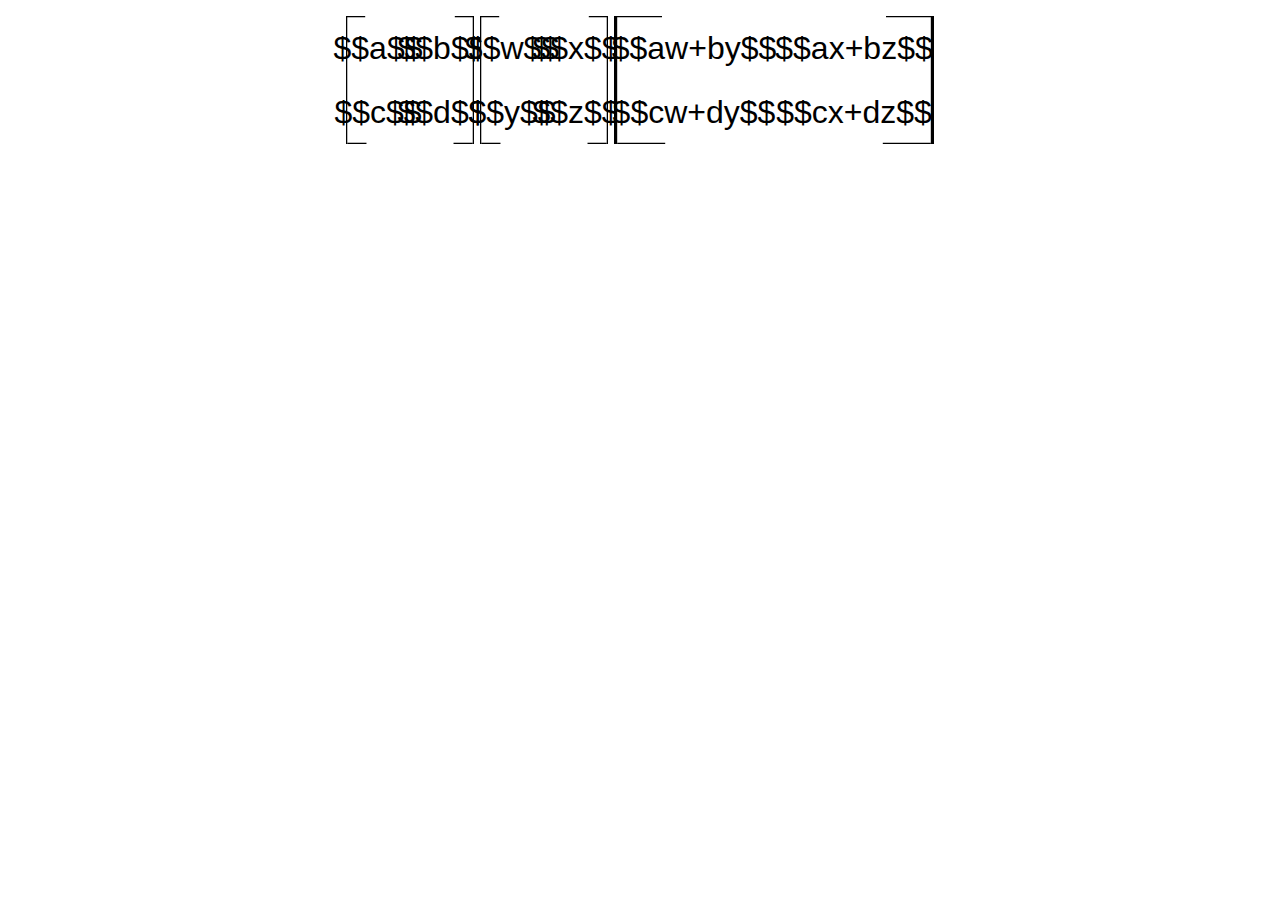
==== index.html @ 06d8a978 "Initial commit" ====
<!DOCTYPE html>
    <html lang="en-US">
        <head>
            <meta charset="utf-8" />
            <meta name="author" content="Nicholas Horton" />
            <meta name="description" content="A website dedicated to the teaching of quantum computing" />
            <meta name="viewport" content="width=device-width, initial-scale=1.0">
            <link rel="stylesheet" href="css/index.css">
            <script type="text/x-mathjax-config">
                MathJax.Hub.Config({
                    "HTML-CSS": { 
                        styles: {".MathJax_Display": {margin: "0em", color: "#222222"}} 
                        },
                    displayAlign: "left"
                });
            </script>
            <script type="text/javascript"
            src="https://cdn.mathjax.org/mathjax/latest/MathJax.js?config=TeX-AMS-MML_HTMLorMML">
            </script>
        </head>

        <body>
            <div class="matrixEquation" id="matrix-eq-1"></div>
            <script src="js/index.js"></script>
        </body>
    </html>
---- css/index.css ----
body, html{
    margin: 0px;
}
.matrixBox{
    position: absolute;
    display: flex;
    justify-content: center;
    /*
    border: 1px solid #ff0000;
    background-color: white;
    */
}

p {
    margin: auto;
}

.matrixEquation {
    margin: 1em;
    font-family: sans-serif;
    display: flex;
    justify-content: center;
}

.matrix{
    position: relative;
    margin: 0px 3px;
}

.p-element-matrix{
    font-size: 32px;
}
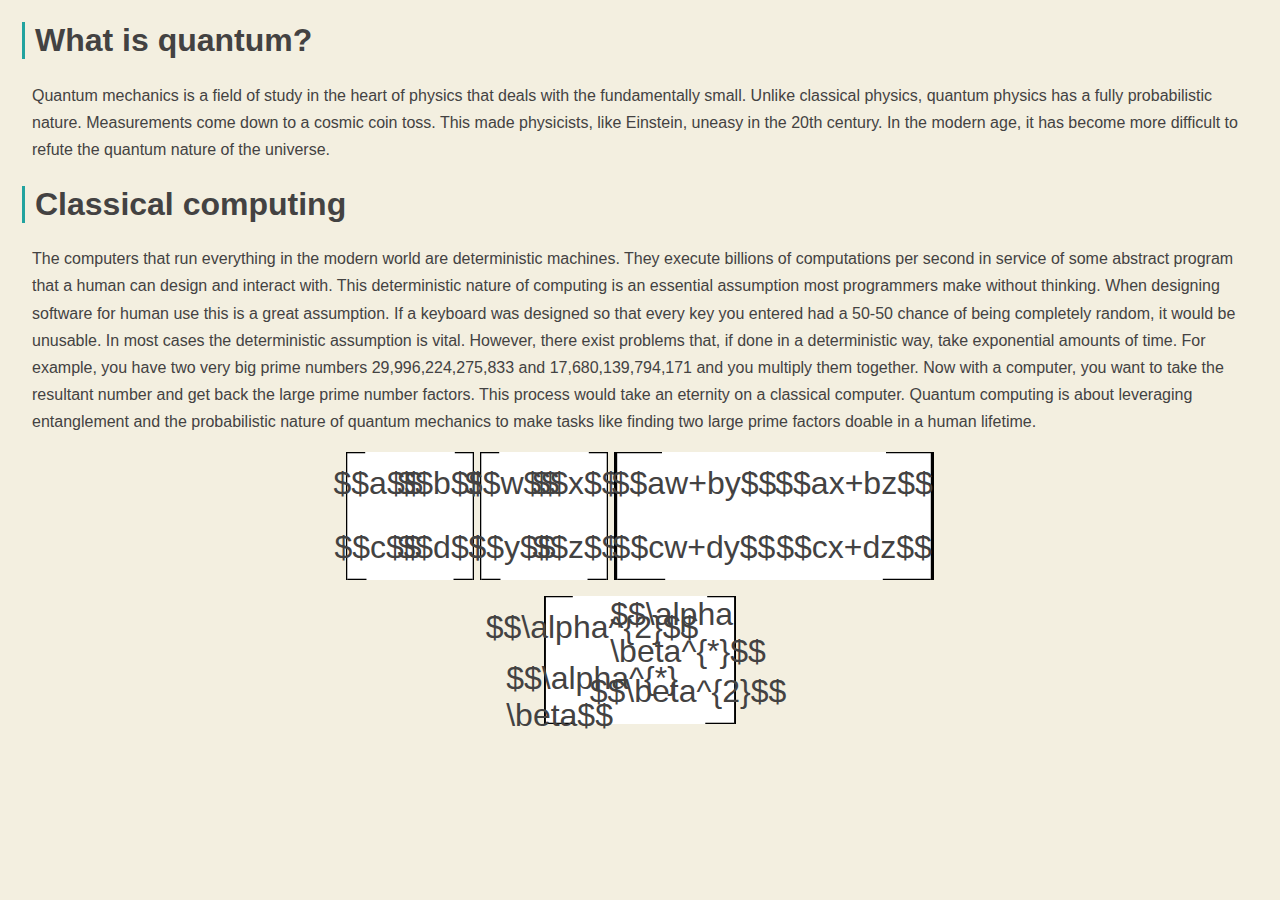
==== commit cbfda9ed: "Added first few paragraphs of first article" ====
--- a/index.html
+++ b/index.html
@@ -20,7 +20,13 @@
         </head>
 
         <body>
+            <div width="100%" height="64px"></div>
+            <h1 class="section-label">What is quantum?</h1>
+            <p class="body-paragraph">Quantum mechanics is a field of study in the heart of physics that deals with the fundamentally small. Unlike classical physics, quantum physics has a fully probabilistic nature. Measurements come down to a cosmic coin toss. This made physicists, like Einstein, uneasy in the 20th century. In the modern age, it has become more difficult to refute the quantum nature of the universe.</p>
+            <h1 class="section-label">Classical computing</h1>
+            <p class="body-paragraph">The computers that run everything in the modern world are deterministic machines. They execute billions of computations per second in service of some abstract program that a human can design and interact with. This deterministic nature of computing is an essential assumption most programmers make without thinking. When designing software for human use this is a great assumption. If a keyboard was designed so that every key you entered had a 50-50 chance of being completely random, it would be unusable. In most cases the deterministic assumption is vital. However, there exist problems that, if done in a deterministic way, take exponential amounts of time. For example, you have two very big prime numbers 29,996,224,275,833 and 17,680,139,794,171 and you multiply them together. Now with a computer, you want to take the resultant number and get back the large prime number factors. This process would take an eternity on a classical computer. Quantum computing is about leveraging entanglement and the probabilistic nature of quantum mechanics to make tasks like finding two large prime factors doable in a human lifetime.</p>
             <div class="matrixEquation" id="matrix-eq-1"></div>
+            <div class="matrixEquation" id="matrix-eq-2"></div>
             <script src="js/index.js"></script>
         </body>
     </html>--- a/css/index.css
+++ b/css/index.css
@@ -1,4 +1,13 @@
+:root {
+    --color-blue: #22A39F;
+    --color-black: #222222;
+    --color-white: #F3EFE0;
+    --color-grey: #434242;
+  }
+
 body, html{
+    color: var(--color-grey);
+    background-color: var(--color-white);
     margin: 0px;
 }
 .matrixBox{
@@ -9,6 +18,22 @@
     border: 1px solid #ff0000;
     background-color: white;
     */
+}
+
+.section-label,
+.body-paragraph{
+font-family: sans-serif;
+}
+
+.section-label{
+    border-left: 3px solid var(--color-blue);
+    padding: 0em 0.3em;
+    margin: 0.7em 0.7em;
+}
+
+.body-paragraph{
+    margin: 0em 2em;
+    line-height: 1.7em;
 }
 
 p {
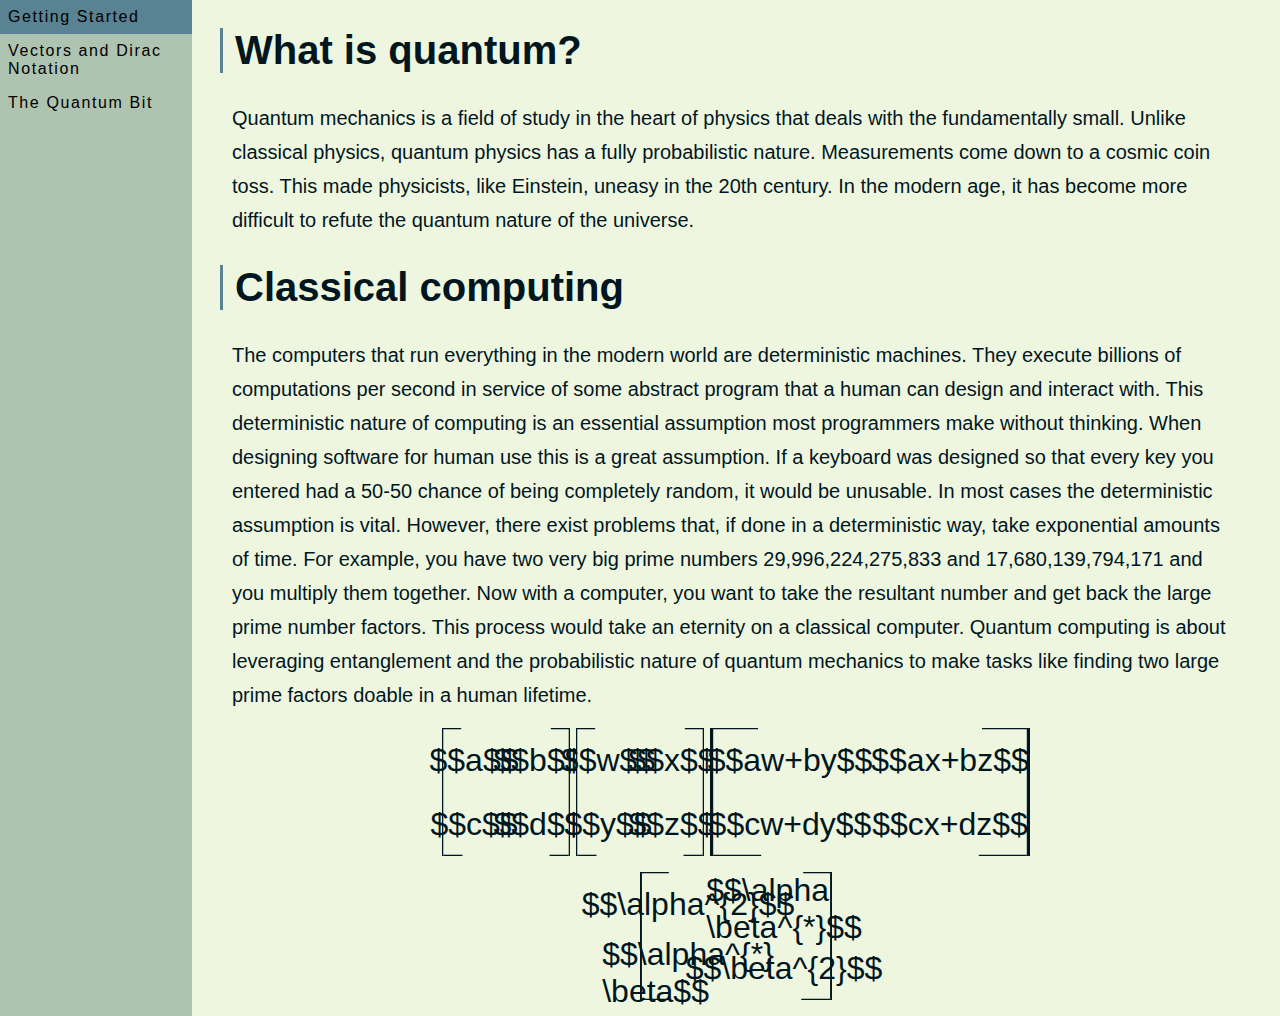
==== commit a2c5a718: "Added side bar and new pages" ====
--- a/index.html
+++ b/index.html
@@ -9,7 +9,7 @@
             <script type="text/x-mathjax-config">
                 MathJax.Hub.Config({
                     "HTML-CSS": { 
-                        styles: {".MathJax_Display": {margin: "0em", color: "#222222"}} 
+                        styles: {".MathJax_Display": {margin: "0em", color: "#332C39"}} 
                         },
                     displayAlign: "left"
                 });
@@ -20,13 +20,38 @@
         </head>
 
         <body>
-            <div width="100%" height="64px"></div>
-            <h1 class="section-label">What is quantum?</h1>
-            <p class="body-paragraph">Quantum mechanics is a field of study in the heart of physics that deals with the fundamentally small. Unlike classical physics, quantum physics has a fully probabilistic nature. Measurements come down to a cosmic coin toss. This made physicists, like Einstein, uneasy in the 20th century. In the modern age, it has become more difficult to refute the quantum nature of the universe.</p>
-            <h1 class="section-label">Classical computing</h1>
-            <p class="body-paragraph">The computers that run everything in the modern world are deterministic machines. They execute billions of computations per second in service of some abstract program that a human can design and interact with. This deterministic nature of computing is an essential assumption most programmers make without thinking. When designing software for human use this is a great assumption. If a keyboard was designed so that every key you entered had a 50-50 chance of being completely random, it would be unusable. In most cases the deterministic assumption is vital. However, there exist problems that, if done in a deterministic way, take exponential amounts of time. For example, you have two very big prime numbers 29,996,224,275,833 and 17,680,139,794,171 and you multiply them together. Now with a computer, you want to take the resultant number and get back the large prime number factors. This process would take an eternity on a classical computer. Quantum computing is about leveraging entanglement and the probabilistic nature of quantum mechanics to make tasks like finding two large prime factors doable in a human lifetime.</p>
-            <div class="matrixEquation" id="matrix-eq-1"></div>
-            <div class="matrixEquation" id="matrix-eq-2"></div>
+            <div class="page_elements">
+                <div class="side_bar">
+                    <ul>
+                        <li><button onclick="window.location.href='index.html'">Getting Started</button></li>
+                        <li><button onclick="window.location.href='vector_and_dirac.html'">Vectors and Dirac Notation</button></li>
+                        <li><button onclick="window.location.href='the_qubit.html'">The Quantum Bit</button></li>
+                    </ul>
+                </div>
+                <div class="article">
+                    <h1 class="section-label">What is quantum?</h1>
+                    <p class="body-paragraph">
+                        Quantum mechanics is a field of study in the heart of physics that deals with the fundamentally small. 
+                        Unlike classical physics, quantum physics has a fully probabilistic nature. Measurements come down to 
+                        a cosmic coin toss. This made physicists, like Einstein, uneasy in the 20th century. In the modern age, 
+                        it has become more difficult to refute the quantum nature of the universe.</p>
+                    <h1 class="section-label">Classical computing</h1>
+                    <p class="body-paragraph">
+                        The computers that run everything in the modern world are deterministic machines. 
+                        They execute billions of computations per second in service of some abstract program that a human can design 
+                        and interact with. This deterministic nature of computing is an essential assumption most programmers make 
+                        without thinking. When designing software for human use this is a great assumption. If a keyboard was designed 
+                        so that every key you entered had a 50-50 chance of being completely random, it would be unusable. In most 
+                        cases the deterministic assumption is vital. However, there exist problems that, if done in a deterministic way, 
+                        take exponential amounts of time. For example, you have two very big prime numbers 29,996,224,275,833 and 
+                        17,680,139,794,171 and you multiply them together. Now with a computer, you want to take the resultant number 
+                        and get back the large prime number factors. This process would take an eternity on a classical computer. 
+                        Quantum computing is about leveraging entanglement and the probabilistic nature of quantum mechanics to make 
+                        tasks like finding two large prime factors doable in a human lifetime.</p>
+                    <div class="matrixEquation" id="matrix-eq-1"></div>
+                    <div class="matrixEquation" id="matrix-eq-2"></div>
+                </div>
+            </div>
             <script src="js/index.js"></script>
         </body>
     </html>--- a/css/index.css
+++ b/css/index.css
@@ -1,12 +1,13 @@
 :root {
-    --color-blue: #22A39F;
-    --color-black: #222222;
-    --color-white: #F3EFE0;
-    --color-grey: #434242;
+    --color-light-green: #AEC3B0;
+    --color-light-blue: #598392;
+    --color-dark-blue: #124559;
+    --color-black: #01161E;
+    --color-white: #EFF6E0;
   }
 
 body, html{
-    color: var(--color-grey);
+    color: var(--color-black);
     background-color: var(--color-white);
     margin: 0px;
 }
@@ -20,13 +21,15 @@
     */
 }
 
+
 .section-label,
 .body-paragraph{
 font-family: sans-serif;
 }
 
 .section-label{
-    border-left: 3px solid var(--color-blue);
+    font-size: 40px;
+    border-left: 3px solid var(--color-light-blue);
     padding: 0em 0.3em;
     margin: 0.7em 0.7em;
 }
@@ -37,6 +40,7 @@
 }
 
 p {
+    font-size: 20px;
     margin: auto;
 }
 
@@ -56,3 +60,39 @@
     font-size: 32px;
 }
 
+.side_bar{
+    width: 15%;
+    min-height: 100%;
+    background-color: var(--color-light-green);
+}
+
+.article{
+    width: 85%;
+}
+
+.page_elements{
+    display: flex;
+    justify-content: left;
+}
+
+.side_bar ul {
+    list-style-type: none;
+    padding: 0px;
+    margin: 0px;
+}
+
+.side_bar button {
+    letter-spacing: 0.1em;
+    text-align: left;
+    font-size: 16px;
+    background-color: var(--color-light-green);
+    padding: 0.5em;
+    width: 100%;
+    border: 0px solid transparent;
+}
+
+.side_bar button:hover {
+    background-color: var(--color-light-blue);
+}
+
+
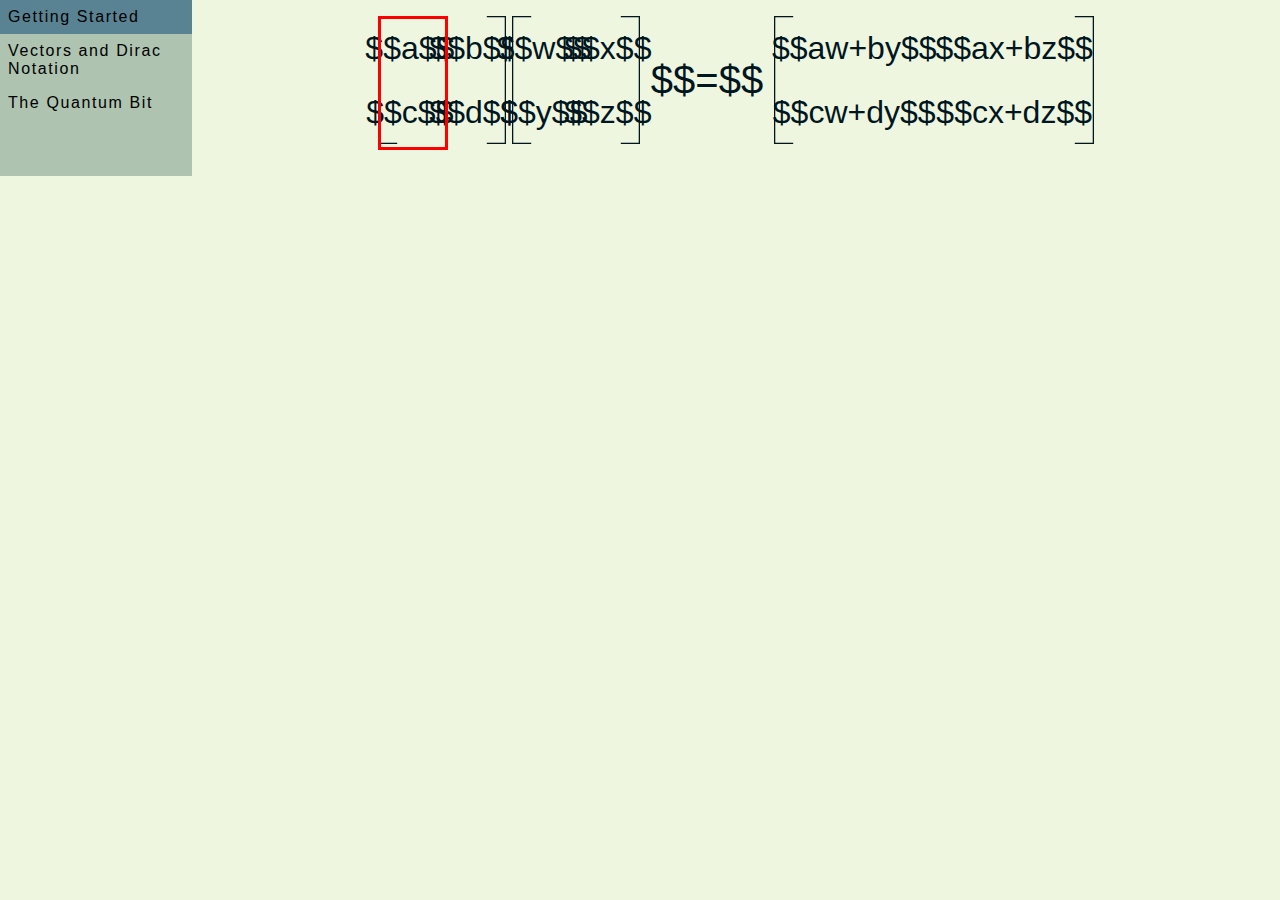
==== commit 2a1648fa: "First pass on matrix highlights" ====
--- a/index.html
+++ b/index.html
@@ -29,14 +29,16 @@
                     </ul>
                 </div>
                 <div class="article">
-                    <h1 class="section-label">What is quantum?</h1>
-                    <p class="body-paragraph">
+                    <div class="matrixEquation" id="matrix-eq-1"></div>
+                    <div class="matrixEquation" id="matrix-eq-2"></div>
+                    <!-- <h1 class="section-label">What is quantum?</h1> -->
+                    <!-- <p class="body-paragraph">
                         Quantum mechanics is a field of study in the heart of physics that deals with the fundamentally small. 
                         Unlike classical physics, quantum physics has a fully probabilistic nature. Measurements come down to 
                         a cosmic coin toss. This made physicists, like Einstein, uneasy in the 20th century. In the modern age, 
-                        it has become more difficult to refute the quantum nature of the universe.</p>
-                    <h1 class="section-label">Classical computing</h1>
-                    <p class="body-paragraph">
+                        it has become more difficult to refute the quantum nature of the universe.</p> -->
+                    <!-- <h1 class="section-label">Classical computing</h1> -->
+                    <!-- <p class="body-paragraph">
                         The computers that run everything in the modern world are deterministic machines. 
                         They execute billions of computations per second in service of some abstract program that a human can design 
                         and interact with. This deterministic nature of computing is an essential assumption most programmers make 
@@ -47,9 +49,7 @@
                         17,680,139,794,171 and you multiply them together. Now with a computer, you want to take the resultant number 
                         and get back the large prime number factors. This process would take an eternity on a classical computer. 
                         Quantum computing is about leveraging entanglement and the probabilistic nature of quantum mechanics to make 
-                        tasks like finding two large prime factors doable in a human lifetime.</p>
-                    <div class="matrixEquation" id="matrix-eq-1"></div>
-                    <div class="matrixEquation" id="matrix-eq-2"></div>
+                        tasks like finding two large prime factors doable in a human lifetime.</p> -->
                 </div>
             </div>
             <script src="js/index.js"></script>
--- a/css/index.css
+++ b/css/index.css
@@ -95,4 +95,9 @@
     background-color: var(--color-light-blue);
 }
 
+.matrix_element_string {
+    font-size: 40px;
+    margin: auto 0.2em;
+}
 
+
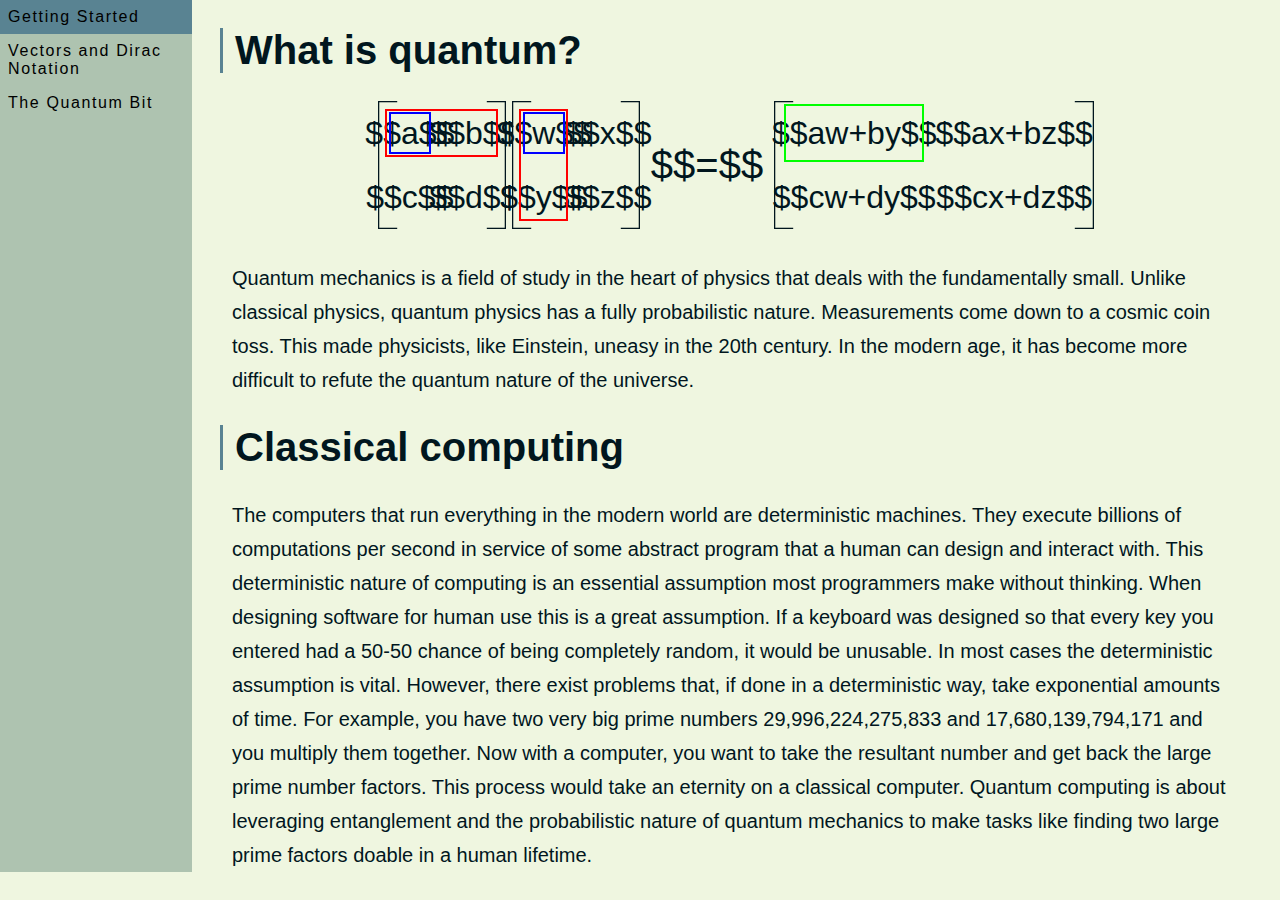
==== commit 62e2f92e: "Added first css animation to matrix multiply" ====
--- a/index.html
+++ b/index.html
@@ -29,16 +29,16 @@
                     </ul>
                 </div>
                 <div class="article">
+                    <h1 class="section-label">What is quantum?</h1>
                     <div class="matrixEquation" id="matrix-eq-1"></div>
                     <div class="matrixEquation" id="matrix-eq-2"></div>
-                    <!-- <h1 class="section-label">What is quantum?</h1> -->
-                    <!-- <p class="body-paragraph">
+                    <p class="body-paragraph">
                         Quantum mechanics is a field of study in the heart of physics that deals with the fundamentally small. 
                         Unlike classical physics, quantum physics has a fully probabilistic nature. Measurements come down to 
                         a cosmic coin toss. This made physicists, like Einstein, uneasy in the 20th century. In the modern age, 
-                        it has become more difficult to refute the quantum nature of the universe.</p> -->
-                    <!-- <h1 class="section-label">Classical computing</h1> -->
-                    <!-- <p class="body-paragraph">
+                        it has become more difficult to refute the quantum nature of the universe.</p>
+                    <h1 class="section-label">Classical computing</h1>
+                    <p class="body-paragraph">
                         The computers that run everything in the modern world are deterministic machines. 
                         They execute billions of computations per second in service of some abstract program that a human can design 
                         and interact with. This deterministic nature of computing is an essential assumption most programmers make 
@@ -49,7 +49,7 @@
                         17,680,139,794,171 and you multiply them together. Now with a computer, you want to take the resultant number 
                         and get back the large prime number factors. This process would take an eternity on a classical computer. 
                         Quantum computing is about leveraging entanglement and the probabilistic nature of quantum mechanics to make 
-                        tasks like finding two large prime factors doable in a human lifetime.</p> -->
+                        tasks like finding two large prime factors doable in a human lifetime.</p>
                 </div>
             </div>
             <script src="js/index.js"></script>
--- a/css/index.css
+++ b/css/index.css
@@ -100,4 +100,224 @@
     margin: auto 0.2em;
 }
 
-
+@keyframes highlight1 {
+    0% {
+        left: 0px;
+        top: 0px;
+    }
+    37.5% {
+        left: 0px;
+        top: 0px;
+    }
+    50% {
+        left: 0px;
+        top: 64px;
+    }
+    87.5% {
+        left: 0px;
+        top: 64px;
+    }
+    100% {
+        left: 0px;
+        top: 0px;
+    }
+}
+
+@keyframes highlight2 {
+    0% {
+        left: 0px;
+        top: 0px;
+    }
+    12.5% {
+        left: 64px;
+        top: 0px;
+    }
+    25% {
+        left: 0px;
+        top: 0px;
+    }
+    37.5% {
+        left: 64px;
+        top: 0px;
+    }
+    50% {
+        left: 0px;
+        top: 64px;
+    }
+    62.5% {
+        left: 64px;
+        top: 64px;
+    }
+    75% {
+        left: 0px;
+        top: 64px;
+    }
+    87.5% {
+        left: 64px;
+        top: 64px;
+    }
+    100% {
+        left: 0px;
+        top: 0px;
+    }
+}
+
+@keyframes highlight3 {
+    0% {
+        left: 0px;
+        top: 0px;
+    }
+    12.5% {
+        left: 0px;
+        top: 0px;
+    }
+    25% {
+        left: 64px;
+        top: 0px;
+    }
+    37.5% {
+        left: 64px;
+        top: 0px;
+    }
+    50% {
+        left: 0px;
+        top: 0px;
+    }
+    62.5% {
+        left: 0px;
+        top: 0px;
+    }
+    75% {
+        left: 64px;
+        top: 0px;
+    }
+    87.5% {
+        left: 64px;
+        top: 0px;
+    }
+    100% {
+        left: 0px;
+        top: 0px;
+    }
+}
+
+@keyframes highlight4 {
+    0% {
+        left: 0px;
+        top: 0px;
+    }
+    12.5% {
+        left: 0px;
+        top: 64px;
+    }
+    25% {
+        left: 64px;
+        top: 0px;
+    }
+    37.5% {
+        left: 64px;
+        top: 64px;
+    }
+    50% {
+        left: 0px;
+        top: 0px;
+    }
+    62.5% {
+        left: 0px;
+        top: 64px;
+    }
+    75% {
+        left: 64px;
+        top: 0px;
+    }
+    87.5% {
+        left: 64px;
+        top: 64px;
+    }
+    100% {
+        left: 0px;
+        top: 0px;
+    }
+}
+
+@keyframes highlight5 {
+    0% {
+        left: 0px;
+        top: 0px;
+    }
+    12.5% {
+        left: 0px;
+        top: 0px;
+    }
+    25% {
+        left: 160px;
+        top: 0px;
+    }
+    37.5% {
+        left: 160px;
+        top: 0px;
+    }
+    50% {
+        left: 0px;
+        top: 64px;
+    }
+    62.5% {
+        left: 0px;
+        top: 64px;
+    }
+    75% {
+        left: 160px;
+        top: 64px;
+    }
+    87.5% {
+        left: 160px;
+        top: 64px;
+    }
+    100% {
+        left: 0px;
+        top: 0px;
+    }
+}
+
+
+#test_highlight1 {
+    display: flex;
+    animation: highlight1 16s;
+    animation-delay: 0.5s;
+    animation-iteration-count: infinite;
+    animation-timing-function: cubic-bezier(.72,0,.28,1);
+}
+
+#test_highlight2 {
+    display: flex;
+    animation: highlight2 16s;
+    animation-delay: 0.5s;
+    animation-iteration-count: infinite;
+    animation-timing-function: cubic-bezier(.72,0,.28,1);
+}
+
+#test_highlight3 {
+    display: flex;
+    animation: highlight3 16s;
+    animation-delay: 0.5s;
+    animation-iteration-count: infinite;
+    animation-timing-function: cubic-bezier(.72,0,.28,1);
+}
+
+#test_highlight4 {
+    display: flex;
+    animation: highlight4 16s;
+    animation-delay: 0.5s;
+    animation-iteration-count: infinite;
+    animation-timing-function: cubic-bezier(.72,0,.28,1);
+}
+
+#test_highlight5 {
+    display: flex;
+    animation: highlight5 16s;
+    animation-delay: 0.5s;
+    animation-iteration-count: infinite;
+    animation-timing-function: cubic-bezier(.72,0,.28,1);
+}
+
+
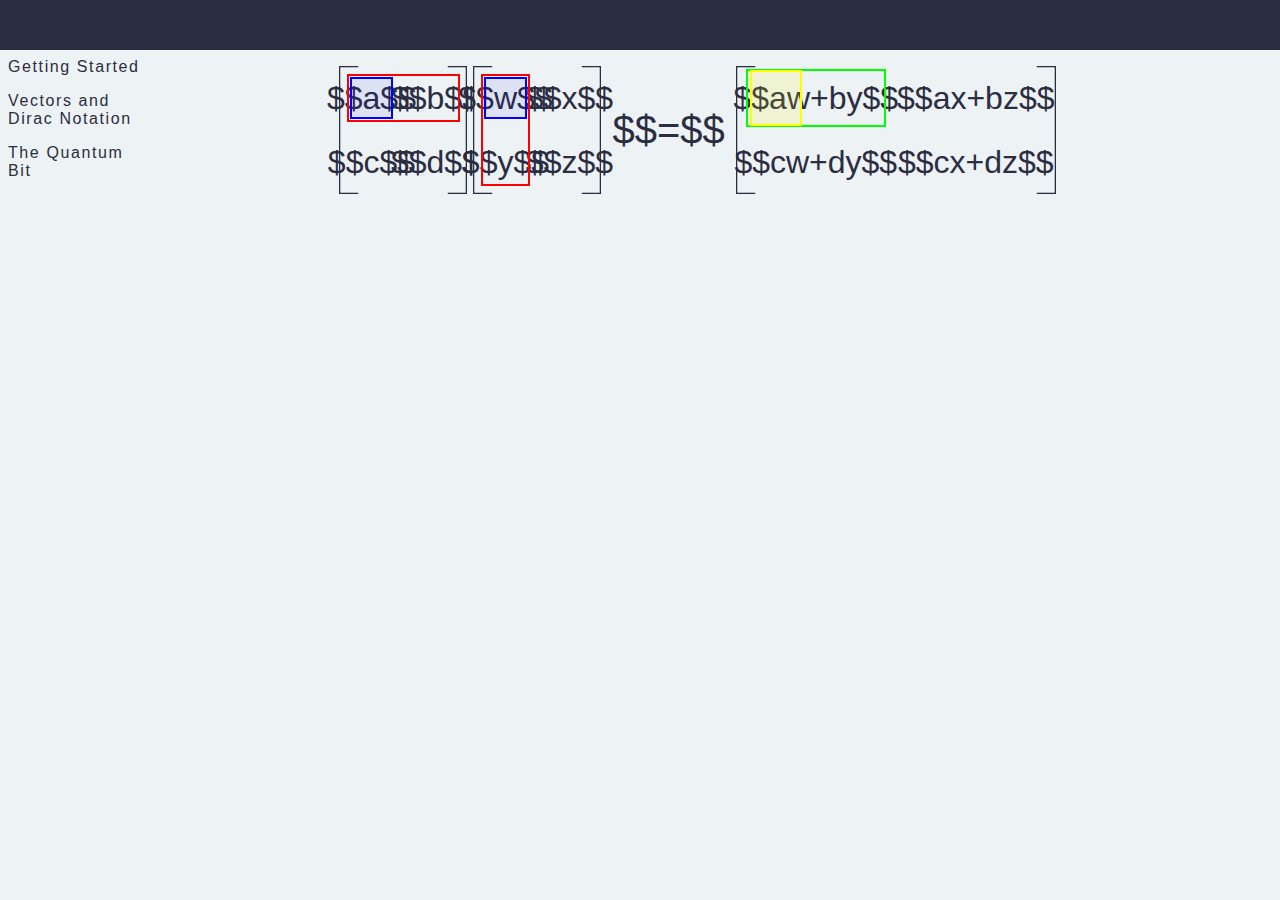
==== commit 20f0ecc7: "Refactoring and style changes" ====
--- a/index.html
+++ b/index.html
@@ -5,11 +5,12 @@
             <meta name="author" content="Nicholas Horton" />
             <meta name="description" content="A website dedicated to the teaching of quantum computing" />
             <meta name="viewport" content="width=device-width, initial-scale=1.0">
+            <link rel="stylesheet" href="css/generic_article.css">
             <link rel="stylesheet" href="css/index.css">
             <script type="text/x-mathjax-config">
                 MathJax.Hub.Config({
                     "HTML-CSS": { 
-                        styles: {".MathJax_Display": {margin: "0em", color: "#332C39"}} 
+                        styles: {".MathJax_Display": {margin: "0em", color: "#2b2d42"}} 
                         },
                     displayAlign: "left"
                 });
@@ -20,6 +21,9 @@
         </head>
 
         <body>
+            <div class="header">
+
+            </div>
             <div class="page_elements">
                 <div class="side_bar">
                     <ul>
@@ -29,16 +33,16 @@
                     </ul>
                 </div>
                 <div class="article">
-                    <h1 class="section-label">What is quantum?</h1>
+                    <!-- <h1 class="section-label">What is quantum?</h1> -->
                     <div class="matrixEquation" id="matrix-eq-1"></div>
                     <div class="matrixEquation" id="matrix-eq-2"></div>
-                    <p class="body-paragraph">
+                    <!-- <p class="body-paragraph">
                         Quantum mechanics is a field of study in the heart of physics that deals with the fundamentally small. 
                         Unlike classical physics, quantum physics has a fully probabilistic nature. Measurements come down to 
                         a cosmic coin toss. This made physicists, like Einstein, uneasy in the 20th century. In the modern age, 
-                        it has become more difficult to refute the quantum nature of the universe.</p>
-                    <h1 class="section-label">Classical computing</h1>
-                    <p class="body-paragraph">
+                        it has become more difficult to refute the quantum nature of the universe.</p> -->
+                    <!-- <h1 class="section-label">Classical computing</h1> -->
+                    <!-- <p class="body-paragraph">
                         The computers that run everything in the modern world are deterministic machines. 
                         They execute billions of computations per second in service of some abstract program that a human can design 
                         and interact with. This deterministic nature of computing is an essential assumption most programmers make 
@@ -49,9 +53,10 @@
                         17,680,139,794,171 and you multiply them together. Now with a computer, you want to take the resultant number 
                         and get back the large prime number factors. This process would take an eternity on a classical computer. 
                         Quantum computing is about leveraging entanglement and the probabilistic nature of quantum mechanics to make 
-                        tasks like finding two large prime factors doable in a human lifetime.</p>
+                        tasks like finding two large prime factors doable in a human lifetime.</p> -->
                 </div>
             </div>
+            <script src="js/matrix.js"></script>
             <script src="js/index.js"></script>
         </body>
     </html>--- a/css/generic_article.css
+++ b/css/generic_article.css
@@ -0,0 +1,115 @@
+:root {
+    --color-light-green: #AEC3B0;
+    --color-light-blue: #598392;
+    --color-dark-blue: #124559;
+    --color-black: #01161E;
+    --color-white: #EFF6E0;
+    --color-dark: #2b2d42;
+    --color-mid: #8d99ae;
+    --color-light: #edf2f4;
+  }
+
+.header {
+    width: 100%;
+    height: 50px;
+    display: block;
+    color: var(--color-light);
+    background-color: var(--color-dark);
+}
+
+body, html{
+    color: var(--color-dark);
+    background-color: var(--color-light);
+    margin: 0px;
+}
+.matrixBox{
+    position: absolute;
+    display: flex;
+    justify-content: center;
+    /*
+    border: 1px solid #ff0000;
+    background-color: white;
+    */
+}
+
+
+.section-label,
+.body-paragraph{
+font-family: sans-serif;
+}
+
+.section-label{
+    font-size: 40px;
+    border-left: 3px solid var(--color-light);
+    padding: 0em 0.3em;
+    margin: 0.7em 0.7em;
+}
+
+.body-paragraph{
+    margin: 0em 2em;
+    line-height: 1.7em;
+}
+
+p {
+    font-size: 20px;
+    margin: auto;
+}
+
+.matrixEquation {
+    margin: 1em;
+    font-family: sans-serif;
+    display: flex;
+    justify-content: center;
+}
+
+.matrix{
+    position: relative;
+    margin: 0px 3px;
+}
+
+.p-element-matrix{
+    font-size: 32px;
+}
+
+.side_bar{
+    width: 12%;
+    min-height: 100%;
+    background-color: var(--color-light);
+}
+
+.article{
+    width: 85%;
+}
+
+.page_elements{
+    display: flex;
+    justify-content: left;
+}
+
+.side_bar ul {
+    list-style-type: none;
+    padding: 0px;
+    margin: 0px;
+}
+
+.side_bar button {
+    letter-spacing: 0.1em;
+    text-align: left;
+    font-size: 16px;
+    color: var(--color-dark);
+    background-color: var(--color-light);
+    padding: 0.5em;
+    width: 100%;
+    border: 0px solid transparent;
+}
+
+.side_bar button:hover {
+    color: var(--color-dark);
+    background-color: var(--color-mid);
+}
+
+.matrix_element_string {
+    font-size: 40px;
+    margin: auto 0.2em;
+}
+
--- a/css/index.css
+++ b/css/index.css
@@ -1,105 +1,3 @@
-:root {
-    --color-light-green: #AEC3B0;
-    --color-light-blue: #598392;
-    --color-dark-blue: #124559;
-    --color-black: #01161E;
-    --color-white: #EFF6E0;
-  }
-
-body, html{
-    color: var(--color-black);
-    background-color: var(--color-white);
-    margin: 0px;
-}
-.matrixBox{
-    position: absolute;
-    display: flex;
-    justify-content: center;
-    /*
-    border: 1px solid #ff0000;
-    background-color: white;
-    */
-}
-
-
-.section-label,
-.body-paragraph{
-font-family: sans-serif;
-}
-
-.section-label{
-    font-size: 40px;
-    border-left: 3px solid var(--color-light-blue);
-    padding: 0em 0.3em;
-    margin: 0.7em 0.7em;
-}
-
-.body-paragraph{
-    margin: 0em 2em;
-    line-height: 1.7em;
-}
-
-p {
-    font-size: 20px;
-    margin: auto;
-}
-
-.matrixEquation {
-    margin: 1em;
-    font-family: sans-serif;
-    display: flex;
-    justify-content: center;
-}
-
-.matrix{
-    position: relative;
-    margin: 0px 3px;
-}
-
-.p-element-matrix{
-    font-size: 32px;
-}
-
-.side_bar{
-    width: 15%;
-    min-height: 100%;
-    background-color: var(--color-light-green);
-}
-
-.article{
-    width: 85%;
-}
-
-.page_elements{
-    display: flex;
-    justify-content: left;
-}
-
-.side_bar ul {
-    list-style-type: none;
-    padding: 0px;
-    margin: 0px;
-}
-
-.side_bar button {
-    letter-spacing: 0.1em;
-    text-align: left;
-    font-size: 16px;
-    background-color: var(--color-light-green);
-    padding: 0.5em;
-    width: 100%;
-    border: 0px solid transparent;
-}
-
-.side_bar button:hover {
-    background-color: var(--color-light-blue);
-}
-
-.matrix_element_string {
-    font-size: 40px;
-    margin: auto 0.2em;
-}
-
 @keyframes highlight1 {
     0% {
         left: 0px;
@@ -279,6 +177,45 @@
     }
 }
 
+@keyframes highlight6 {
+    0% {
+        left: 0px;
+        top: 0px;
+    }
+    12.5% {
+        left: 82px;
+        top: 0px;
+    }
+    25% {
+        left: 160px;
+        top: 0px;
+    }
+    37.5% {
+        left: 242px;
+        top: 0px;
+    }
+    50% {
+        left: 0px;
+        top: 64px;
+    }
+    62.5% {
+        left: 82px;
+        top: 64px;
+    }
+    75% {
+        left: 160px;
+        top: 64px;
+    }
+    87.5% {
+        left: 242px;
+        top: 64px;
+    }
+    100% {
+        left: 0px;
+        top: 0px;
+    }
+}
+
 
 #test_highlight1 {
     display: flex;
@@ -320,4 +257,10 @@
     animation-timing-function: cubic-bezier(.72,0,.28,1);
 }
 
-
+#test_highlight6 {
+    display: flex;
+    animation: highlight6 16s;
+    animation-delay: 0.5s;
+    animation-iteration-count: infinite;
+    animation-timing-function: cubic-bezier(.72,0,.28,1);
+}
